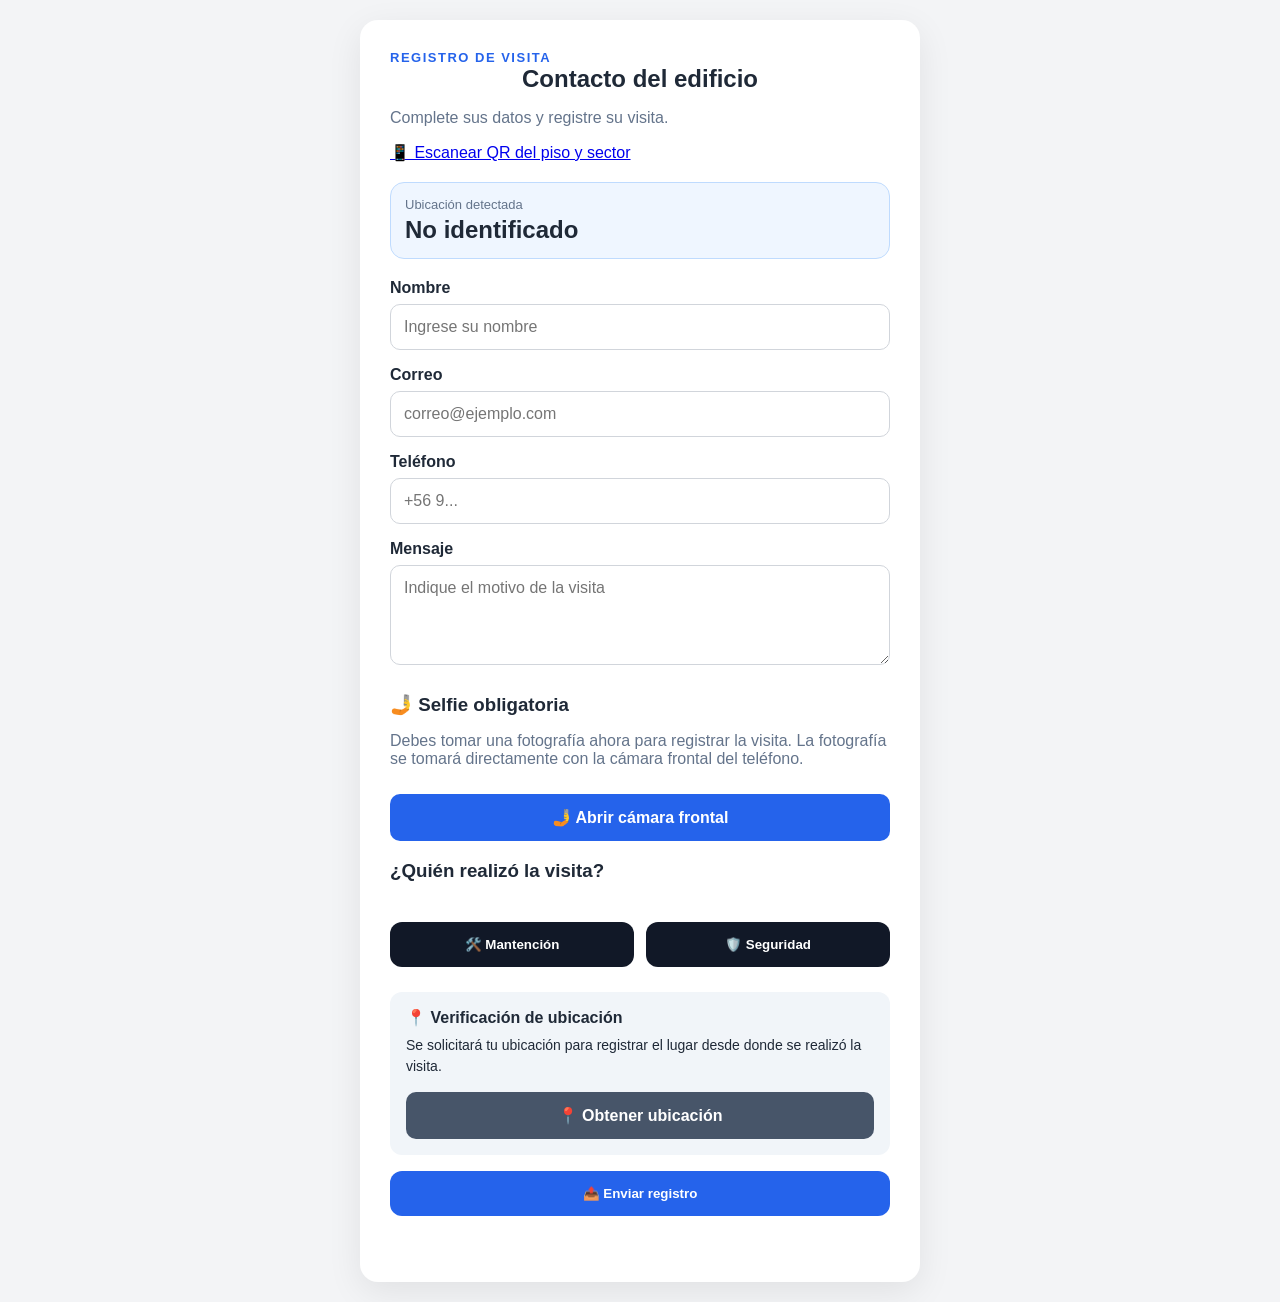
==== index.html @ 4be33ea3 "Actualiza registro de visitas y correo" ====
<!DOCTYPE html>
<html lang="es">

<head>

    <meta charset="UTF-8">

    <meta
        name="viewport"
        content="width=device-width, initial-scale=1.0"
    >

    <meta
        name="description"
        content="Registro de visitas del edificio"
    >

    <title>Registro de visita</title>

    <link
        rel="stylesheet"
        href="./css/styles.css"
    >

</head>


<body>


<main class="container">

    <section class="card">


        <!-- ==========================================
             ENCABEZADO
        =========================================== -->

        <div class="brand">
            REGISTRO DE VISITA
        </div>


        <h1>
            Contacto del edificio
        </h1>


        <p class="subtitle">
            Complete sus datos y registre su visita.
        </p>


        <!-- ==========================================
             BOTÓN ESCANEAR QR
        =========================================== -->

        <a
            href="./escanear-qr.html"
            class="scanner-button"
        >
            📱 Escanear QR del piso y sector
        </a>


        <!-- ==========================================
             UBICACIÓN DETECTADA
        =========================================== -->

        <div class="floor-box">

            <span>
                Ubicación detectada
            </span>

            <strong id="pisoLabel">
                Cargando...
            </strong>

        </div>


        <!-- ==========================================
             FORMULARIO
        =========================================== -->

        <form id="visitForm">


            <!-- ======================================
                 NOMBRE
            ======================================= -->

            <label for="nombre">
                Nombre
            </label>

            <input
                id="nombre"
                type="text"
                required
                autocomplete="name"
                placeholder="Ingrese su nombre"
            >


            <!-- ======================================
                 CORREO
            ======================================= -->

            <label for="correo">
                Correo
            </label>

            <input
                id="correo"
                type="email"
                required
                autocomplete="email"
                placeholder="correo@ejemplo.com"
            >


            <!-- ======================================
                 TELÉFONO
            ======================================= -->

            <label for="telefono">
                Teléfono
            </label>

            <input
                id="telefono"
                type="tel"
                autocomplete="tel"
                placeholder="+56 9..."
            >


            <!-- ======================================
                 MENSAJE
            ======================================= -->

            <label for="mensaje">
                Mensaje
            </label>

            <textarea
                id="mensaje"
                rows="4"
                required
                placeholder="Indique el motivo de la visita"
            ></textarea>


            <!-- ==========================================
                 CÁMARA / SELFIE
            =========================================== -->

            <div class="camera-section">


                <h3>
                    🤳 Selfie obligatoria
                </h3>


                <p class="hint">

                    Debes tomar una fotografía ahora para
                    registrar la visita.

                    La fotografía se tomará directamente
                    con la cámara frontal del teléfono.

                </p>


                <!-- ABRIR CÁMARA -->

                <button
                    type="button"
                    id="openCameraBtn"
                    class="camera-button"
                >
                    🤳 Abrir cámara frontal
                </button>


                <!-- CONTENEDOR DE CÁMARA -->

                <div
                    id="cameraContainer"
                    class="camera-container hidden"
                >


                    <video
                        id="camera"
                        autoplay
                        playsinline
                    ></video>


                    <button
                        type="button"
                        id="takePhotoBtn"
                        class="take-photo-button"
                    >
                        📸 Tomar selfie
                    </button>


                </div>


                <!-- CANVAS OCULTO -->

                <canvas
                    id="canvas"
                    class="hidden"
                ></canvas>


                <!-- PREVISUALIZACIÓN -->

                <div
                    id="previewWrap"
                    class="preview hidden"
                >


                    <p class="photo-ok">
                        ✅ Selfie capturada correctamente
                    </p>


                    <img
                        id="preview"
                        alt="Selfie capturada"
                    >


                    <button
                        type="button"
                        id="retakePhotoBtn"
                        class="retake-button"
                    >
                        🔄 Tomar otra selfie
                    </button>


                </div>


            </div>


            <!-- ==========================================
                 TIPO DE VISITA
            =========================================== -->

            <h3>
                ¿Quién realizó la visita?
            </h3>


            <div class="staff-grid">


                <button
                    type="button"
                    class="staff"
                    data-tipo="Mantención"
                >
                    🛠️ Mantención
                </button>


                <button
                    type="button"
                    class="staff"
                    data-tipo="Seguridad"
                >
                    🛡️ Seguridad
                </button>


            </div>


            <!-- ==========================================
                 UBICACIÓN GPS
            =========================================== -->

            <div class="location-box">


                <strong>
                    📍 Verificación de ubicación
                </strong>


                <p id="locationStatus">

                    Se solicitará tu ubicación para
                    registrar el lugar desde donde se
                    realizó la visita.

                </p>


                <button
                    type="button"
                    id="locationBtn"
                    class="location-button"
                >
                    📍 Obtener ubicación
                </button>


            </div>


            <!-- ==========================================
                 CAMPOS OCULTOS
            =========================================== -->


            <input
                type="hidden"
                id="latitud"
                name="latitud"
            >


            <input
                type="hidden"
                id="longitud"
                name="longitud"
            >


            <input
                type="hidden"
                id="accuracy"
                name="accuracy"
            >


            <input
                type="hidden"
                id="tipo"
                name="tipo"
            >


            <!-- ==========================================
                 PISO
            =========================================== -->

            <input
                type="hidden"
                id="piso"
                name="piso"
            >


            <!-- ==========================================
                 SECTOR
            =========================================== -->

            <input
                type="hidden"
                id="sector"
                name="sector"
            >


            <!-- ==========================================
                 BOTÓN ENVIAR
            =========================================== -->

            <button
                id="sendBtn"
                class="send"
                type="submit"
            >
                📤 Enviar registro
            </button>


            <!-- ==========================================
                 ESTADO
            =========================================== -->

            <div
                id="status"
                class="status"
                aria-live="polite"
            ></div>


        </form>


    </section>


</main>


<!-- ==========================================
     JAVASCRIPT
=========================================== -->

<script src="./js/config.js"></script>

<script src="./js/app.js"></script>


</body>

</html>
---- css/styles.css ----
*{box-sizing:border-box}body{margin:0;font-family:Arial,Helvetica,sans-serif;background:#eef2f6;color:#17202a}.container{min-height:100vh;display:flex;align-items:center;justify-content:center;padding:20px}.card{width:min(100%,560px);background:#fff;border-radius:22px;padding:28px;box-shadow:0 12px 35px #0002}.brand{font-size:13px;font-weight:800;letter-spacing:1.5px;color:#2563eb}h1{margin:8px 0}.subtitle,.hint{color:#64748b}.floor-box{background:#eff6ff;border:1px solid #bfdbfe;border-radius:14px;padding:14px;margin:20px 0}.floor-box span{display:block;font-size:13px;color:#64748b}.floor-box strong{display:block;font-size:24px;margin-top:4px}label{display:block;font-weight:700;margin:15px 0 7px}input,textarea{width:100%;padding:13px;border:1px solid #cbd5e1;border-radius:11px;font:inherit}textarea{resize:vertical}.staff-grid{display:grid;grid-template-columns:1fr 1fr;gap:12px}.staff,.send{border:0;border-radius:12px;padding:15px;font-weight:800;cursor:pointer}.staff{background:#111827;color:#fff}.staff.selected{outline:4px solid #93c5fd}.send{width:100%;margin-top:16px;background:#2563eb;color:#fff}.send:disabled{opacity:.6}.status{min-height:24px;margin-top:15px;font-weight:700}.status.error{color:#b91c1c}.status.loading{color:#2563eb}.preview{margin-top:12px;text-align:center}.preview img{max-width:100%;max-height:280px;border-radius:14px}.hidden{display:none}.success{text-align:center}.check{width:70px;height:70px;border-radius:50%;background:#16a34a;color:#fff;font-size:42px;display:inline-flex;align-items:center;justify-content:center}.link{display:block;text-decoration:none;text-align:center}@media(max-width:520px){.card{padding:21px}.staff-grid{grid-template-columns:1fr}}

* {
  box-sizing: border-box;
}

body {
  margin: 0;
  min-height: 100vh;
  font-family: Arial, Helvetica, sans-serif;
  background: #f3f4f6;
  color: #1f2937;
}

.page {
  width: min(560px, 92%);
  margin: 40px auto;
}

.card {
  background: #fff;
  padding: 30px;
  border-radius: 18px;
  box-shadow: 0 10px 35px rgba(0,0,0,.08);
}

.icon,
.success {
  width: 58px;
  height: 58px;
  display: grid;
  place-items: center;
  border-radius: 50%;
  margin: 0 auto 18px;
  background: #eef2ff;
  font-size: 28px;
}

.success {
  background: #ecfdf5;
  color: #059669;
  font-weight: bold;
}

h1 {
  margin: 0 0 10px;
  text-align: center;
}

.intro {
  text-align: center;
  color: #6b7280;
  line-height: 1.5;
  margin-bottom: 26px;
}

label {
  display: block;
  margin: 16px 0 7px;
  font-weight: 700;
}

label span {
  color: #6b7280;
  font-weight: normal;
}

input,
textarea {
  width: 100%;
  padding: 13px;
  border: 1px solid #d1d5db;
  border-radius: 10px;
  font: inherit;
  outline: none;
}

input:focus,
textarea:focus {
  border-color: #4f46e5;
}

textarea {
  resize: vertical;
}

button,
.button-link {
  width: 100%;
  display: inline-block;
  margin-top: 22px;
  padding: 14px;
  border: 0;
  border-radius: 10px;
  background: #111827;
  color: white;
  text-align: center;
  text-decoration: none;
  font-weight: 700;
  cursor: pointer;
}

button:disabled {
  opacity: .6;
  cursor: wait;
}

.status {
  min-height: 22px;
  margin: 14px 0 0;
  text-align: center;
  line-height: 1.4;
}

.center p {
  text-align: center;
  line-height: 1.5;
  color: #6b7280;
}

.hidden {
  position: absolute;
  left: -9999px;
  opacity: 0;
}

@media (max-width: 500px) {
  .page {
    margin: 15px auto;
  }

  .card {
    padding: 22px;
  }
}
/* ==========================================================
   CÁMARA
========================================================== */

.camera-section {
    margin-top: 25px;
}

.camera-section h3 {
    margin-bottom: 8px;
}

.camera-container {
    margin-top: 15px;
    width: 100%;
    text-align: center;
}

.camera-container video {
    width: 100%;
    max-width: 600px;
    border-radius: 14px;
    display: block;
    margin: 0 auto 15px;
    background: #000;
}

.camera-button,
.take-photo-button,
.retake-button,
.location-button {
    width: 100%;
    border: none;
    border-radius: 10px;
    padding: 14px;
    font-size: 16px;
    cursor: pointer;
    margin-top: 10px;
}

.camera-button {
    background: #2563eb;
    color: white;
}

.take-photo-button {
    background: #16a34a;
    color: white;
}

.retake-button {
    background: #64748b;
    color: white;
}

.location-button {
    background: #475569;
    color: white;
}

.camera-button:disabled,
.take-photo-button:disabled,
.retake-button:disabled,
.location-button:disabled,
.send:disabled {
    opacity: 0.6;
    cursor: not-allowed;
}


/* ==========================================================
   PREVISUALIZACIÓN
========================================================== */

.preview {
    margin-top: 15px;
    text-align: center;
}

.preview img {
    width: 100%;
    max-width: 600px;
    border-radius: 14px;
    display: block;
    margin: 10px auto;
}

.photo-ok {
    color: #15803d;
    font-weight: bold;
}


/* ==========================================================
   UBICACIÓN
========================================================== */

.location-box {
    margin-top: 25px;
    padding: 16px;
    border-radius: 12px;
    background: #f1f5f9;
}

.location-box strong {
    display: block;
    margin-bottom: 8px;
}

.location-box p {
    margin: 5px 0;
    font-size: 14px;
    line-height: 1.5;
}


/* ==========================================================
   ESTADOS
========================================================== */

.hidden {
    display: none !important;
}

.staff.selected {
    transform: scale(1.02);
    outline: 3px solid #2563eb;
}
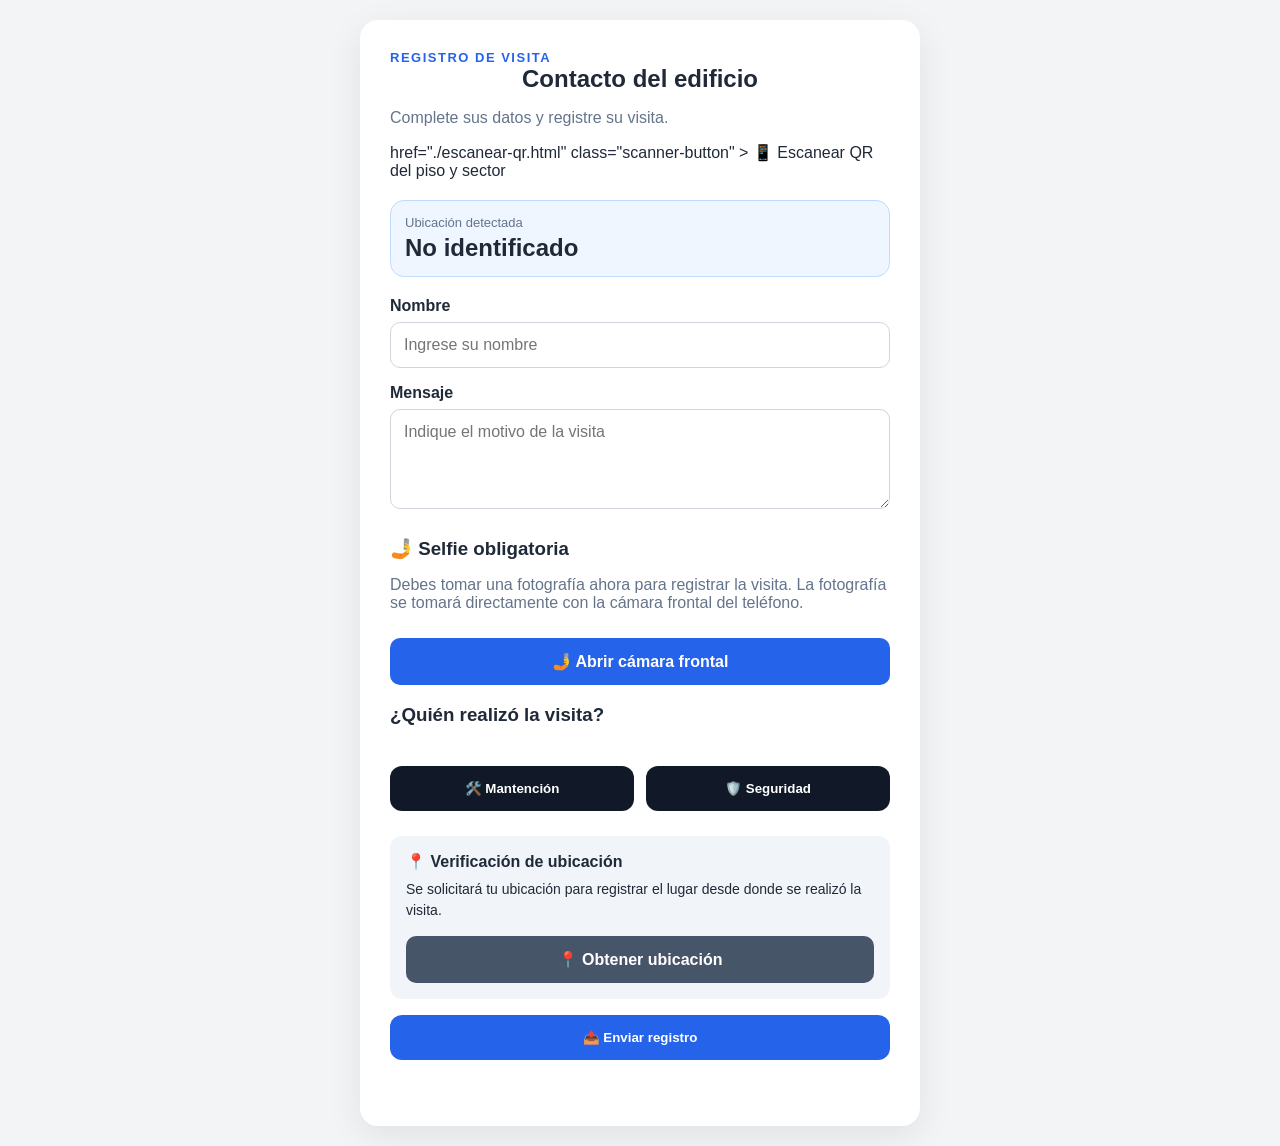
==== commit b7943b9f: "Quitar campos de correo y telefono del formulario" ====
--- a/index.html
+++ b/index.html
@@ -56,7 +56,7 @@
              BOTÓN ESCANEAR QR
         =========================================== -->
 
-        <a
+        
             href="./escanear-qr.html"
             class="scanner-button"
         >
@@ -102,39 +102,6 @@
                 required
                 autocomplete="name"
                 placeholder="Ingrese su nombre"
-            >
-
-
-            <!-- ======================================
-                 CORREO
-            ======================================= -->
-
-            <label for="correo">
-                Correo
-            </label>
-
-            <input
-                id="correo"
-                type="email"
-                required
-                autocomplete="email"
-                placeholder="correo@ejemplo.com"
-            >
-
-
-            <!-- ======================================
-                 TELÉFONO
-            ======================================= -->
-
-            <label for="telefono">
-                Teléfono
-            </label>
-
-            <input
-                id="telefono"
-                type="tel"
-                autocomplete="tel"
-                placeholder="+56 9..."
             >
 
 
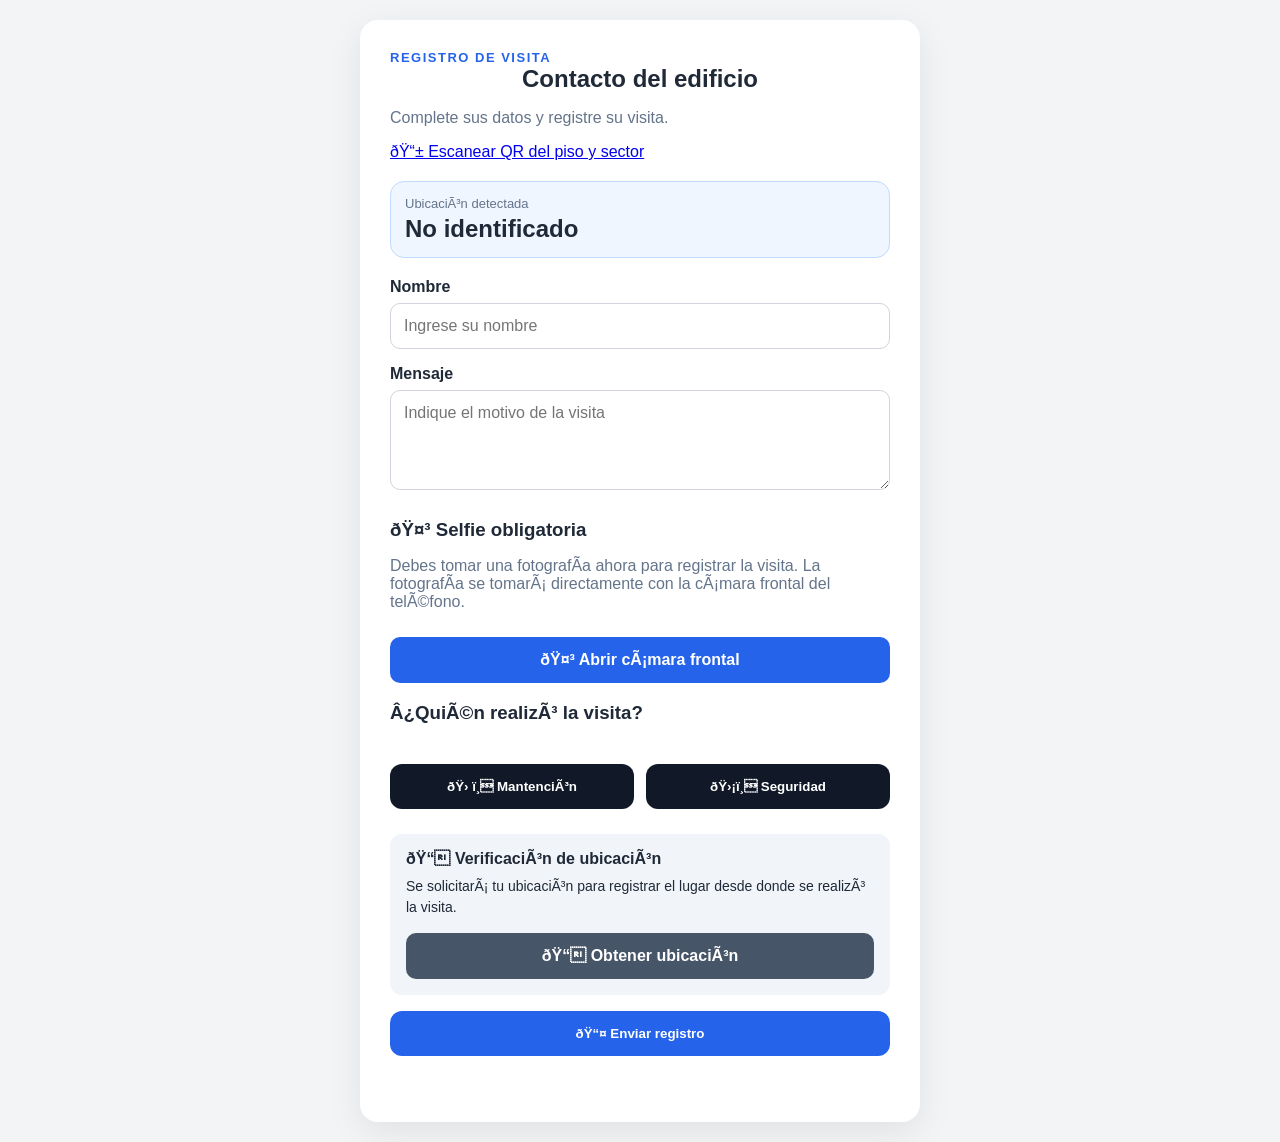
==== commit bb38721b: "Fix: agregar etiqueta <a> faltante en boton escanear QR" ====
--- a/index.html
+++ b/index.html
@@ -1,4 +1,4 @@
-<!DOCTYPE html>
+﻿<!DOCTYPE html>
 <html lang="es">
 
 <head>
@@ -53,25 +53,25 @@
 
 
         <!-- ==========================================
-             BOTÓN ESCANEAR QR
+             BOTON ESCANEAR QR
         =========================================== -->
 
-        
+        <a
             href="./escanear-qr.html"
             class="scanner-button"
         >
-            📱 Escanear QR del piso y sector
+            ðŸ“± Escanear QR del piso y sector
         </a>
 
 
         <!-- ==========================================
-             UBICACIÓN DETECTADA
+             UBICACIÃ“N DETECTADA
         =========================================== -->
 
         <div class="floor-box">
 
             <span>
-                Ubicación detectada
+                UbicaciÃ³n detectada
             </span>
 
             <strong id="pisoLabel">
@@ -122,40 +122,40 @@
 
 
             <!-- ==========================================
-                 CÁMARA / SELFIE
+                 CÃMARA / SELFIE
             =========================================== -->
 
             <div class="camera-section">
 
 
                 <h3>
-                    🤳 Selfie obligatoria
+                    ðŸ¤³ Selfie obligatoria
                 </h3>
 
 
                 <p class="hint">
 
-                    Debes tomar una fotografía ahora para
+                    Debes tomar una fotografÃ­a ahora para
                     registrar la visita.
 
-                    La fotografía se tomará directamente
-                    con la cámara frontal del teléfono.
+                    La fotografÃ­a se tomarÃ¡ directamente
+                    con la cÃ¡mara frontal del telÃ©fono.
 
                 </p>
 
 
-                <!-- ABRIR CÁMARA -->
+                <!-- ABRIR CÃMARA -->
 
                 <button
                     type="button"
                     id="openCameraBtn"
                     class="camera-button"
                 >
-                    🤳 Abrir cámara frontal
+                    ðŸ¤³ Abrir cÃ¡mara frontal
                 </button>
 
 
-                <!-- CONTENEDOR DE CÁMARA -->
+                <!-- CONTENEDOR DE CÃMARA -->
 
                 <div
                     id="cameraContainer"
@@ -175,7 +175,7 @@
                         id="takePhotoBtn"
                         class="take-photo-button"
                     >
-                        📸 Tomar selfie
+                        ðŸ“¸ Tomar selfie
                     </button>
 
 
@@ -190,7 +190,7 @@
                 ></canvas>
 
 
-                <!-- PREVISUALIZACIÓN -->
+                <!-- PREVISUALIZACIÃ“N -->
 
                 <div
                     id="previewWrap"
@@ -199,7 +199,7 @@
 
 
                     <p class="photo-ok">
-                        ✅ Selfie capturada correctamente
+                        âœ… Selfie capturada correctamente
                     </p>
 
 
@@ -214,7 +214,7 @@
                         id="retakePhotoBtn"
                         class="retake-button"
                     >
-                        🔄 Tomar otra selfie
+                        ðŸ”„ Tomar otra selfie
                     </button>
 
 
@@ -229,7 +229,7 @@
             =========================================== -->
 
             <h3>
-                ¿Quién realizó la visita?
+                Â¿QuiÃ©n realizÃ³ la visita?
             </h3>
 
 
@@ -239,9 +239,9 @@
                 <button
                     type="button"
                     class="staff"
-                    data-tipo="Mantención"
-                >
-                    🛠️ Mantención
+                    data-tipo="MantenciÃ³n"
+                >
+                    ðŸ› ï¸ MantenciÃ³n
                 </button>
 
 
@@ -250,7 +250,7 @@
                     class="staff"
                     data-tipo="Seguridad"
                 >
-                    🛡️ Seguridad
+                    ðŸ›¡ï¸ Seguridad
                 </button>
 
 
@@ -258,22 +258,22 @@
 
 
             <!-- ==========================================
-                 UBICACIÓN GPS
+                 UBICACIÃ“N GPS
             =========================================== -->
 
             <div class="location-box">
 
 
                 <strong>
-                    📍 Verificación de ubicación
+                    ðŸ“ VerificaciÃ³n de ubicaciÃ³n
                 </strong>
 
 
                 <p id="locationStatus">
 
-                    Se solicitará tu ubicación para
+                    Se solicitarÃ¡ tu ubicaciÃ³n para
                     registrar el lugar desde donde se
-                    realizó la visita.
+                    realizÃ³ la visita.
 
                 </p>
 
@@ -283,7 +283,7 @@
                     id="locationBtn"
                     class="location-button"
                 >
-                    📍 Obtener ubicación
+                    ðŸ“ Obtener ubicaciÃ³n
                 </button>
 
 
@@ -346,7 +346,7 @@
 
 
             <!-- ==========================================
-                 BOTÓN ENVIAR
+                 BOTÃ“N ENVIAR
             =========================================== -->
 
             <button
@@ -354,7 +354,7 @@
                 class="send"
                 type="submit"
             >
-                📤 Enviar registro
+                ðŸ“¤ Enviar registro
             </button>
 
 
@@ -389,4 +389,5 @@
 
 </body>
 
-</html>+</html>
+
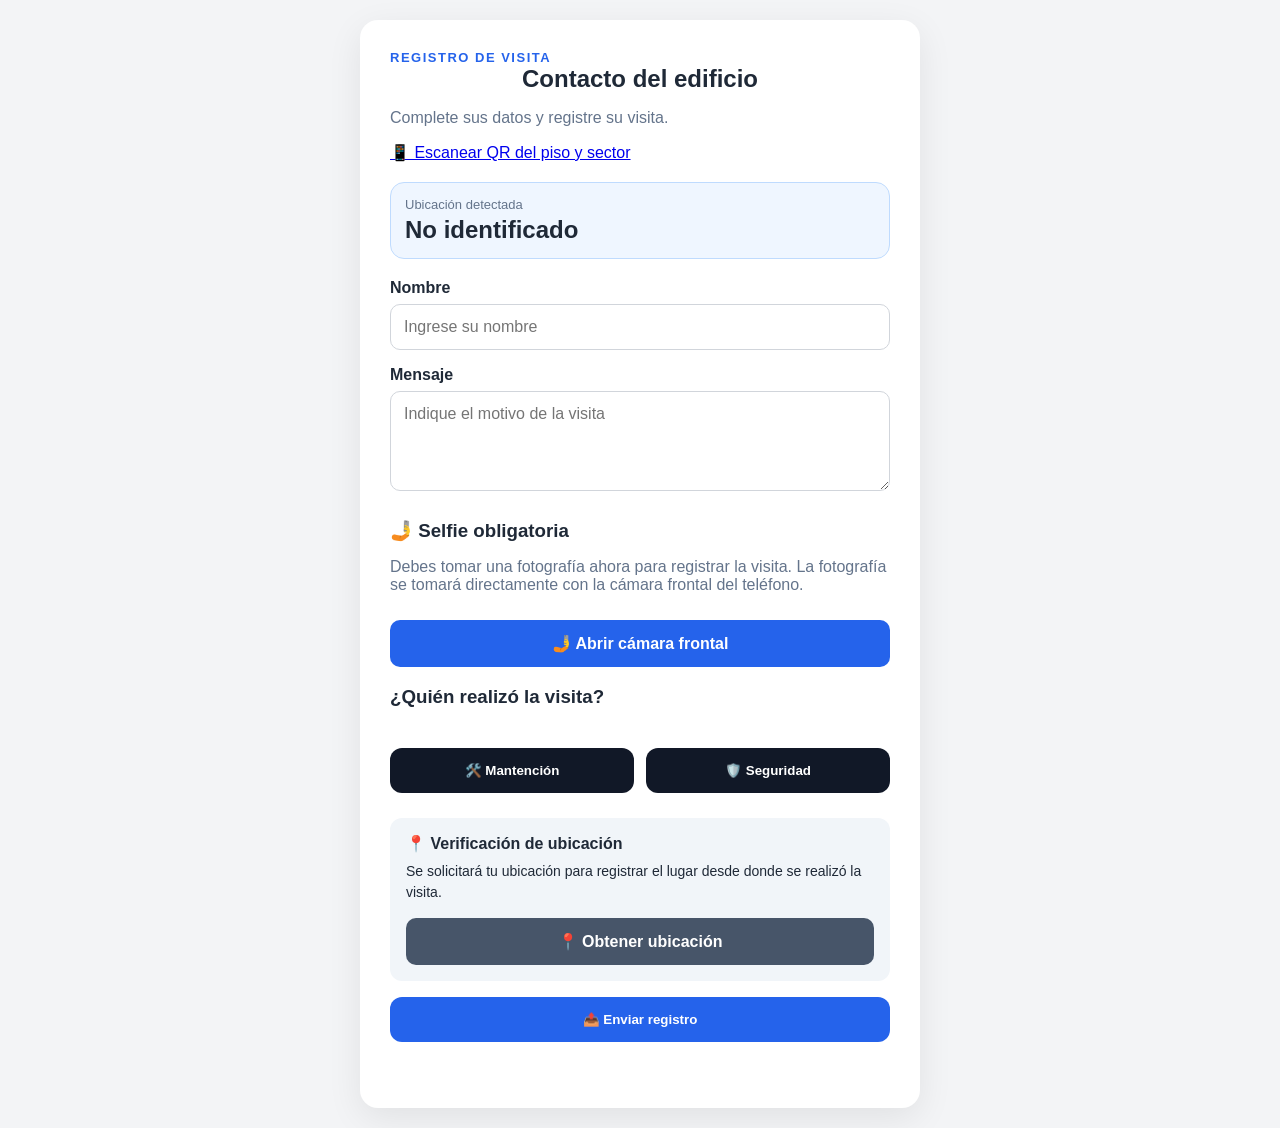
==== commit 33625637: "Fix: agregar etiqueta <a> faltante en boton escanear QR" ====
--- a/index.html
+++ b/index.html
@@ -1,4 +1,4 @@
-﻿<!DOCTYPE html>
+<!DOCTYPE html>
 <html lang="es">
 
 <head>
@@ -60,18 +60,18 @@
             href="./escanear-qr.html"
             class="scanner-button"
         >
-            ðŸ“± Escanear QR del piso y sector
+            📱 Escanear QR del piso y sector
         </a>
 
 
         <!-- ==========================================
-             UBICACIÃ“N DETECTADA
+             UBICACIÓN DETECTADA
         =========================================== -->
 
         <div class="floor-box">
 
             <span>
-                UbicaciÃ³n detectada
+                Ubicación detectada
             </span>
 
             <strong id="pisoLabel">
@@ -122,40 +122,40 @@
 
 
             <!-- ==========================================
-                 CÃMARA / SELFIE
+                 CÁMARA / SELFIE
             =========================================== -->
 
             <div class="camera-section">
 
 
                 <h3>
-                    ðŸ¤³ Selfie obligatoria
+                    🤳 Selfie obligatoria
                 </h3>
 
 
                 <p class="hint">
 
-                    Debes tomar una fotografÃ­a ahora para
+                    Debes tomar una fotografía ahora para
                     registrar la visita.
 
-                    La fotografÃ­a se tomarÃ¡ directamente
-                    con la cÃ¡mara frontal del telÃ©fono.
+                    La fotografía se tomará directamente
+                    con la cámara frontal del teléfono.
 
                 </p>
 
 
-                <!-- ABRIR CÃMARA -->
+                <!-- ABRIR CÁMARA -->
 
                 <button
                     type="button"
                     id="openCameraBtn"
                     class="camera-button"
                 >
-                    ðŸ¤³ Abrir cÃ¡mara frontal
+                    🤳 Abrir cámara frontal
                 </button>
 
 
-                <!-- CONTENEDOR DE CÃMARA -->
+                <!-- CONTENEDOR DE CÁMARA -->
 
                 <div
                     id="cameraContainer"
@@ -175,7 +175,7 @@
                         id="takePhotoBtn"
                         class="take-photo-button"
                     >
-                        ðŸ“¸ Tomar selfie
+                        📸 Tomar selfie
                     </button>
 
 
@@ -190,7 +190,7 @@
                 ></canvas>
 
 
-                <!-- PREVISUALIZACIÃ“N -->
+                <!-- PREVISUALIZACIÓN -->
 
                 <div
                     id="previewWrap"
@@ -199,7 +199,7 @@
 
 
                     <p class="photo-ok">
-                        âœ… Selfie capturada correctamente
+                        ✅ Selfie capturada correctamente
                     </p>
 
 
@@ -214,7 +214,7 @@
                         id="retakePhotoBtn"
                         class="retake-button"
                     >
-                        ðŸ”„ Tomar otra selfie
+                        🔄 Tomar otra selfie
                     </button>
 
 
@@ -229,7 +229,7 @@
             =========================================== -->
 
             <h3>
-                Â¿QuiÃ©n realizÃ³ la visita?
+                ¿Quién realizó la visita?
             </h3>
 
 
@@ -239,9 +239,9 @@
                 <button
                     type="button"
                     class="staff"
-                    data-tipo="MantenciÃ³n"
-                >
-                    ðŸ› ï¸ MantenciÃ³n
+                    data-tipo="Mantención"
+                >
+                    🛠️ Mantención
                 </button>
 
 
@@ -250,7 +250,7 @@
                     class="staff"
                     data-tipo="Seguridad"
                 >
-                    ðŸ›¡ï¸ Seguridad
+                    🛡️ Seguridad
                 </button>
 
 
@@ -258,22 +258,22 @@
 
 
             <!-- ==========================================
-                 UBICACIÃ“N GPS
+                 UBICACIÓN GPS
             =========================================== -->
 
             <div class="location-box">
 
 
                 <strong>
-                    ðŸ“ VerificaciÃ³n de ubicaciÃ³n
+                    📍 Verificación de ubicación
                 </strong>
 
 
                 <p id="locationStatus">
 
-                    Se solicitarÃ¡ tu ubicaciÃ³n para
+                    Se solicitará tu ubicación para
                     registrar el lugar desde donde se
-                    realizÃ³ la visita.
+                    realizó la visita.
 
                 </p>
 
@@ -283,7 +283,7 @@
                     id="locationBtn"
                     class="location-button"
                 >
-                    ðŸ“ Obtener ubicaciÃ³n
+                    📍 Obtener ubicación
                 </button>
 
 
@@ -346,7 +346,7 @@
 
 
             <!-- ==========================================
-                 BOTÃ“N ENVIAR
+                 BOTÓN ENVIAR
             =========================================== -->
 
             <button
@@ -354,7 +354,7 @@
                 class="send"
                 type="submit"
             >
-                ðŸ“¤ Enviar registro
+                📤 Enviar registro
             </button>
 
 
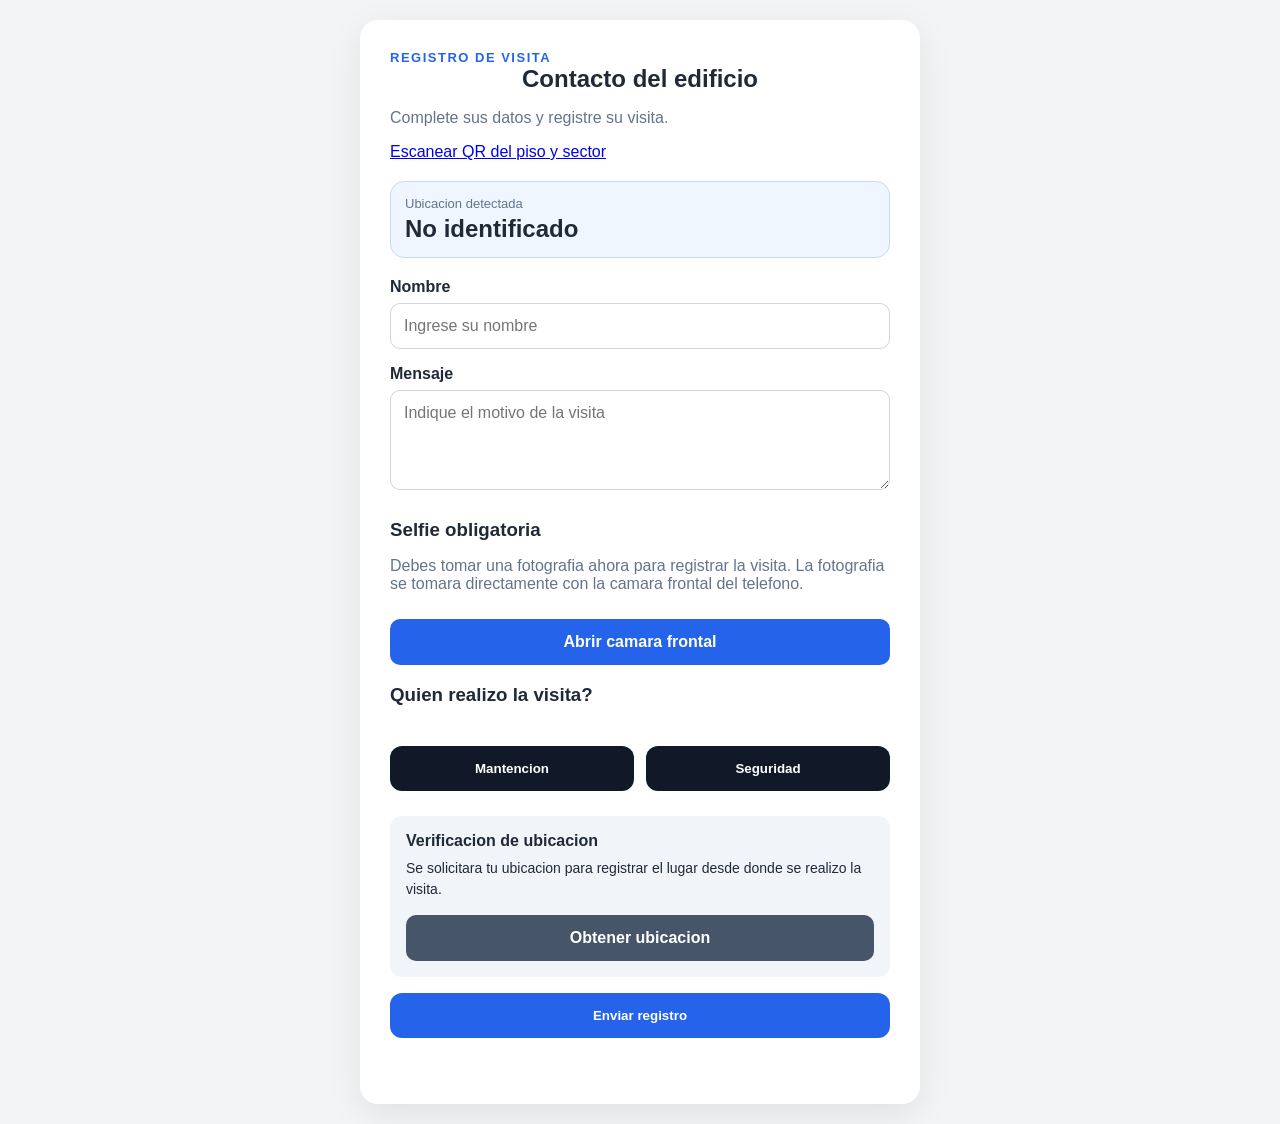
==== commit 592bbc35: "Fix: corregir codificacion y etiqueta a del boton escanear QR" ====
--- a/index.html
+++ b/index.html
@@ -1,4 +1,4 @@
-<!DOCTYPE html>
+﻿<!DOCTYPE html>
 <html lang="es">
 
 <head>
@@ -33,10 +33,6 @@
     <section class="card">
 
 
-        <!-- ==========================================
-             ENCABEZADO
-        =========================================== -->
-
         <div class="brand">
             REGISTRO DE VISITA
         </div>
@@ -52,26 +48,13 @@
         </p>
 
 
-        <!-- ==========================================
-             BOTON ESCANEAR QR
-        =========================================== -->
-
-        <a
-            href="./escanear-qr.html"
-            class="scanner-button"
-        >
-            📱 Escanear QR del piso y sector
-        </a>
-
-
-        <!-- ==========================================
-             UBICACIÓN DETECTADA
-        =========================================== -->
+        <a href="./escanear-qr.html" class="scanner-button">Escanear QR del piso y sector</a>
+
 
         <div class="floor-box">
 
             <span>
-                Ubicación detectada
+                Ubicacion detectada
             </span>
 
             <strong id="pisoLabel">
@@ -81,16 +64,8 @@
         </div>
 
 
-        <!-- ==========================================
-             FORMULARIO
-        =========================================== -->
-
         <form id="visitForm">
 
-
-            <!-- ======================================
-                 NOMBRE
-            ======================================= -->
 
             <label for="nombre">
                 Nombre
@@ -104,10 +79,6 @@
                 placeholder="Ingrese su nombre"
             >
 
-
-            <!-- ======================================
-                 MENSAJE
-            ======================================= -->
 
             <label for="mensaje">
                 Mensaje
@@ -121,41 +92,33 @@
             ></textarea>
 
 
-            <!-- ==========================================
-                 CÁMARA / SELFIE
-            =========================================== -->
-
             <div class="camera-section">
 
 
                 <h3>
-                    🤳 Selfie obligatoria
+                    Selfie obligatoria
                 </h3>
 
 
                 <p class="hint">
 
-                    Debes tomar una fotografía ahora para
+                    Debes tomar una fotografia ahora para
                     registrar la visita.
 
-                    La fotografía se tomará directamente
-                    con la cámara frontal del teléfono.
+                    La fotografia se tomara directamente
+                    con la camara frontal del telefono.
 
                 </p>
 
-
-                <!-- ABRIR CÁMARA -->
 
                 <button
                     type="button"
                     id="openCameraBtn"
                     class="camera-button"
                 >
-                    🤳 Abrir cámara frontal
+                    Abrir camara frontal
                 </button>
 
-
-                <!-- CONTENEDOR DE CÁMARA -->
 
                 <div
                     id="cameraContainer"
@@ -175,14 +138,12 @@
                         id="takePhotoBtn"
                         class="take-photo-button"
                     >
-                        📸 Tomar selfie
+                        Tomar selfie
                     </button>
 
 
                 </div>
 
-
-                <!-- CANVAS OCULTO -->
 
                 <canvas
                     id="canvas"
@@ -190,8 +151,6 @@
                 ></canvas>
 
 
-                <!-- PREVISUALIZACIÓN -->
-
                 <div
                     id="previewWrap"
                     class="preview hidden"
@@ -199,7 +158,7 @@
 
 
                     <p class="photo-ok">
-                        ✅ Selfie capturada correctamente
+                        Selfie capturada correctamente
                     </p>
 
 
@@ -214,7 +173,7 @@
                         id="retakePhotoBtn"
                         class="retake-button"
                     >
-                        🔄 Tomar otra selfie
+                        Tomar otra selfie
                     </button>
 
 
@@ -224,12 +183,8 @@
             </div>
 
 
-            <!-- ==========================================
-                 TIPO DE VISITA
-            =========================================== -->
-
             <h3>
-                ¿Quién realizó la visita?
+                Quien realizo la visita?
             </h3>
 
 
@@ -239,9 +194,9 @@
                 <button
                     type="button"
                     class="staff"
-                    data-tipo="Mantención"
-                >
-                    🛠️ Mantención
+                    data-tipo="Mantencion"
+                >
+                    Mantencion
                 </button>
 
 
@@ -250,30 +205,26 @@
                     class="staff"
                     data-tipo="Seguridad"
                 >
-                    🛡️ Seguridad
+                    Seguridad
                 </button>
 
 
             </div>
 
 
-            <!-- ==========================================
-                 UBICACIÓN GPS
-            =========================================== -->
-
             <div class="location-box">
 
 
                 <strong>
-                    📍 Verificación de ubicación
+                    Verificacion de ubicacion
                 </strong>
 
 
                 <p id="locationStatus">
 
-                    Se solicitará tu ubicación para
+                    Se solicitara tu ubicacion para
                     registrar el lugar desde donde se
-                    realizó la visita.
+                    realizo la visita.
 
                 </p>
 
@@ -283,16 +234,11 @@
                     id="locationBtn"
                     class="location-button"
                 >
-                    📍 Obtener ubicación
+                    Obtener ubicacion
                 </button>
 
 
             </div>
-
-
-            <!-- ==========================================
-                 CAMPOS OCULTOS
-            =========================================== -->
 
 
             <input
@@ -323,10 +269,6 @@
             >
 
 
-            <!-- ==========================================
-                 PISO
-            =========================================== -->
-
             <input
                 type="hidden"
                 id="piso"
@@ -334,33 +276,21 @@
             >
 
 
-            <!-- ==========================================
-                 SECTOR
-            =========================================== -->
-
             <input
                 type="hidden"
                 id="sector"
                 name="sector"
             >
 
-
-            <!-- ==========================================
-                 BOTÓN ENVIAR
-            =========================================== -->
 
             <button
                 id="sendBtn"
                 class="send"
                 type="submit"
             >
-                📤 Enviar registro
+                Enviar registro
             </button>
 
-
-            <!-- ==========================================
-                 ESTADO
-            =========================================== -->
 
             <div
                 id="status"
@@ -378,10 +308,6 @@
 </main>
 
 
-<!-- ==========================================
-     JAVASCRIPT
-=========================================== -->
-
 <script src="./js/config.js"></script>
 
 <script src="./js/app.js"></script>
@@ -390,4 +316,3 @@
 </body>
 
 </html>
-
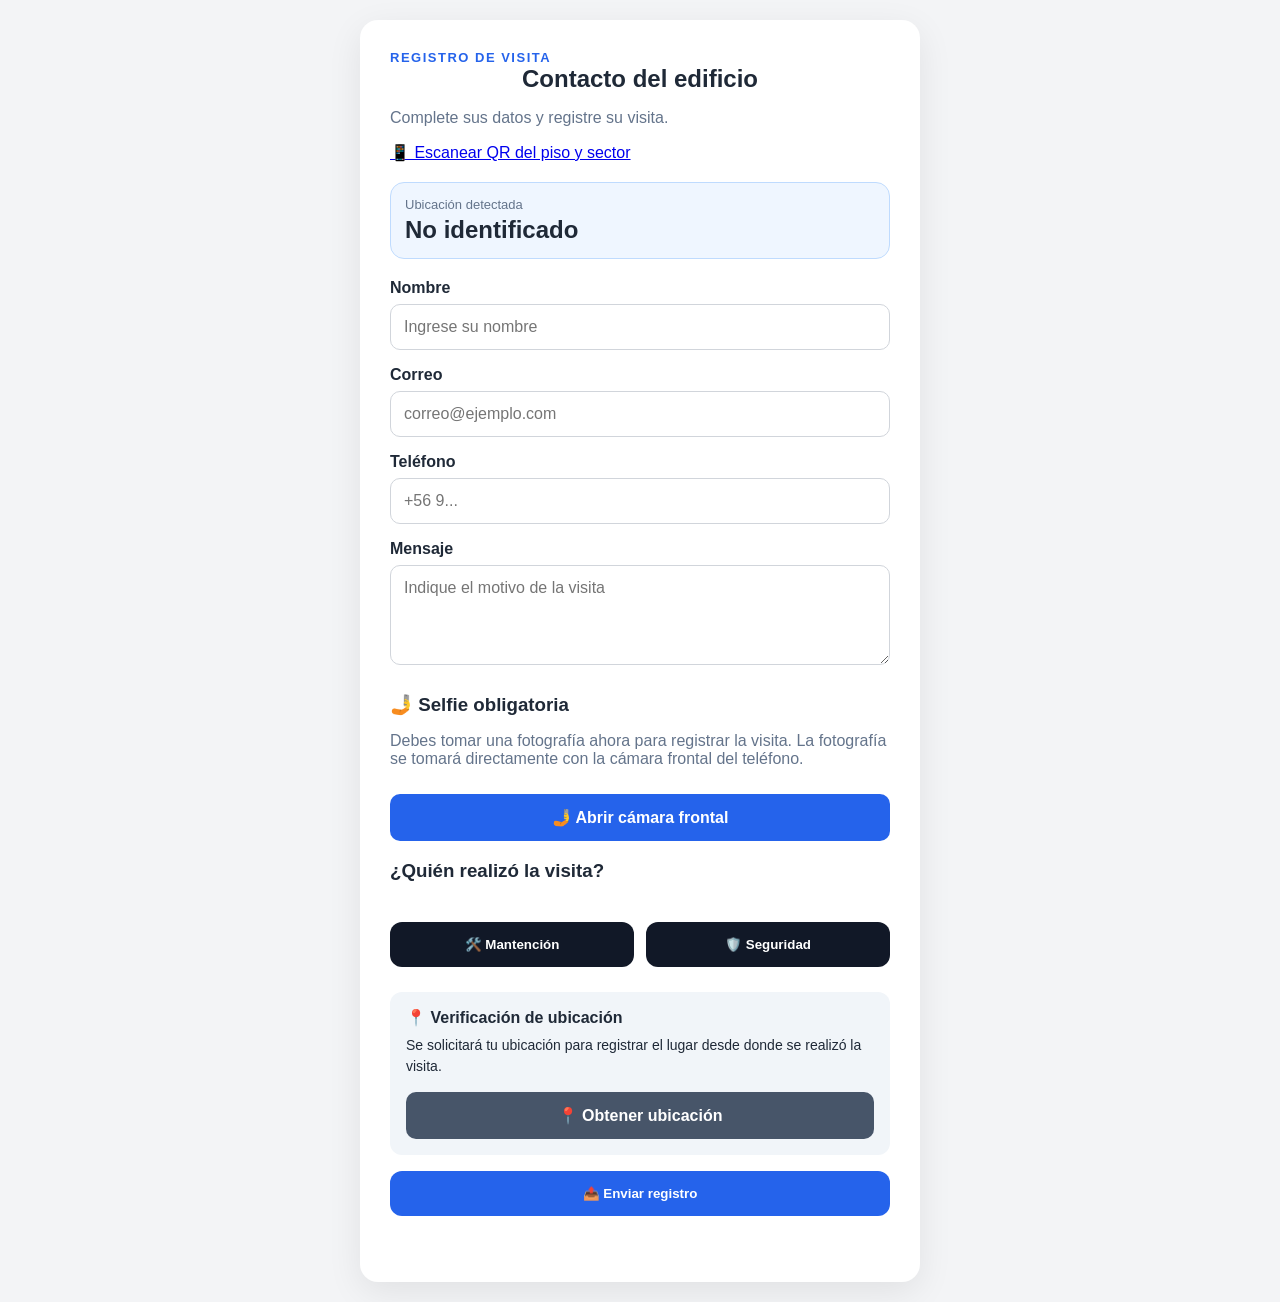
==== commit 808fbe71: "Sincronizar www con proyecto local" ====
--- a/index.html
+++ b/index.html
@@ -1,4 +1,4 @@
-﻿<!DOCTYPE html>
+<!DOCTYPE html>
 <html lang="es">
 
 <head>
@@ -22,6 +22,7 @@
         href="./css/styles.css"
     >
 
+    <link rel="manifest" href="./manifest.webmanifest">
 </head>
 
 
@@ -32,6 +33,10 @@
 
     <section class="card">
 
+
+        <!-- ==========================================
+             ENCABEZADO
+        =========================================== -->
 
         <div class="brand">
             REGISTRO DE VISITA
@@ -48,13 +53,26 @@
         </p>
 
 
-        <a href="./escanear-qr.html" class="scanner-button">Escanear QR del piso y sector</a>
-
+        <!-- ==========================================
+             BOTÓN ESCANEAR QR
+        =========================================== -->
+
+        <a
+            href="./escanear-qr.html"
+            class="scanner-button"
+        >
+            📱 Escanear QR del piso y sector
+        </a>
+
+
+        <!-- ==========================================
+             UBICACIÓN DETECTADA
+        =========================================== -->
 
         <div class="floor-box">
 
             <span>
-                Ubicacion detectada
+                Ubicación detectada
             </span>
 
             <strong id="pisoLabel">
@@ -64,8 +82,16 @@
         </div>
 
 
+        <!-- ==========================================
+             FORMULARIO
+        =========================================== -->
+
         <form id="visitForm">
 
+
+            <!-- ======================================
+                 NOMBRE
+            ======================================= -->
 
             <label for="nombre">
                 Nombre
@@ -79,6 +105,43 @@
                 placeholder="Ingrese su nombre"
             >
 
+
+            <!-- ======================================
+                 CORREO
+            ======================================= -->
+
+            <label for="correo">
+                Correo
+            </label>
+
+            <input
+                id="correo"
+                type="email"
+                required
+                autocomplete="email"
+                placeholder="correo@ejemplo.com"
+            >
+
+
+            <!-- ======================================
+                 TELÉFONO
+            ======================================= -->
+
+            <label for="telefono">
+                Teléfono
+            </label>
+
+            <input
+                id="telefono"
+                type="tel"
+                autocomplete="tel"
+                placeholder="+56 9..."
+            >
+
+
+            <!-- ======================================
+                 MENSAJE
+            ======================================= -->
 
             <label for="mensaje">
                 Mensaje
@@ -92,33 +155,41 @@
             ></textarea>
 
 
+            <!-- ==========================================
+                 CÁMARA / SELFIE
+            =========================================== -->
+
             <div class="camera-section">
 
 
                 <h3>
-                    Selfie obligatoria
+                    🤳 Selfie obligatoria
                 </h3>
 
 
                 <p class="hint">
 
-                    Debes tomar una fotografia ahora para
+                    Debes tomar una fotografía ahora para
                     registrar la visita.
 
-                    La fotografia se tomara directamente
-                    con la camara frontal del telefono.
+                    La fotografía se tomará directamente
+                    con la cámara frontal del teléfono.
 
                 </p>
 
+
+                <!-- ABRIR CÁMARA -->
 
                 <button
                     type="button"
                     id="openCameraBtn"
                     class="camera-button"
                 >
-                    Abrir camara frontal
+                    🤳 Abrir cámara frontal
                 </button>
 
+
+                <!-- CONTENEDOR DE CÁMARA -->
 
                 <div
                     id="cameraContainer"
@@ -138,12 +209,14 @@
                         id="takePhotoBtn"
                         class="take-photo-button"
                     >
-                        Tomar selfie
+                        📸 Tomar selfie
                     </button>
 
 
                 </div>
 
+
+                <!-- CANVAS OCULTO -->
 
                 <canvas
                     id="canvas"
@@ -151,6 +224,8 @@
                 ></canvas>
 
 
+                <!-- PREVISUALIZACIÓN -->
+
                 <div
                     id="previewWrap"
                     class="preview hidden"
@@ -158,7 +233,7 @@
 
 
                     <p class="photo-ok">
-                        Selfie capturada correctamente
+                        ✅ Selfie capturada correctamente
                     </p>
 
 
@@ -173,7 +248,7 @@
                         id="retakePhotoBtn"
                         class="retake-button"
                     >
-                        Tomar otra selfie
+                        🔄 Tomar otra selfie
                     </button>
 
 
@@ -183,8 +258,12 @@
             </div>
 
 
+            <!-- ==========================================
+                 TIPO DE VISITA
+            =========================================== -->
+
             <h3>
-                Quien realizo la visita?
+                ¿Quién realizó la visita?
             </h3>
 
 
@@ -194,9 +273,9 @@
                 <button
                     type="button"
                     class="staff"
-                    data-tipo="Mantencion"
-                >
-                    Mantencion
+                    data-tipo="Mantención"
+                >
+                    🛠️ Mantención
                 </button>
 
 
@@ -205,26 +284,30 @@
                     class="staff"
                     data-tipo="Seguridad"
                 >
-                    Seguridad
+                    🛡️ Seguridad
                 </button>
 
 
             </div>
 
 
+            <!-- ==========================================
+                 UBICACIÓN GPS
+            =========================================== -->
+
             <div class="location-box">
 
 
                 <strong>
-                    Verificacion de ubicacion
+                    📍 Verificación de ubicación
                 </strong>
 
 
                 <p id="locationStatus">
 
-                    Se solicitara tu ubicacion para
+                    Se solicitará tu ubicación para
                     registrar el lugar desde donde se
-                    realizo la visita.
+                    realizó la visita.
 
                 </p>
 
@@ -234,11 +317,16 @@
                     id="locationBtn"
                     class="location-button"
                 >
-                    Obtener ubicacion
+                    📍 Obtener ubicación
                 </button>
 
 
             </div>
+
+
+            <!-- ==========================================
+                 CAMPOS OCULTOS
+            =========================================== -->
 
 
             <input
@@ -269,6 +357,10 @@
             >
 
 
+            <!-- ==========================================
+                 PISO
+            =========================================== -->
+
             <input
                 type="hidden"
                 id="piso"
@@ -276,21 +368,33 @@
             >
 
 
+            <!-- ==========================================
+                 SECTOR
+            =========================================== -->
+
             <input
                 type="hidden"
                 id="sector"
                 name="sector"
             >
 
+
+            <!-- ==========================================
+                 BOTÓN ENVIAR
+            =========================================== -->
 
             <button
                 id="sendBtn"
                 class="send"
                 type="submit"
             >
-                Enviar registro
+                📤 Enviar registro
             </button>
 
+
+            <!-- ==========================================
+                 ESTADO
+            =========================================== -->
 
             <div
                 id="status"
@@ -308,11 +412,16 @@
 </main>
 
 
+<!-- ==========================================
+     JAVASCRIPT
+=========================================== -->
+
 <script src="./js/config.js"></script>
 
 <script src="./js/app.js"></script>
 
 
+    <script src="./js/mobile.js"></script>
 </body>
 
-</html>
+</html>
--- a/css/styles.css
+++ b/css/styles.css
@@ -1,5 +1,5 @@
 
-*{box-sizing:border-box}body{margin:0;font-family:Arial,Helvetica,sans-serif;background:#eef2f6;color:#17202a}.container{min-height:100vh;display:flex;align-items:center;justify-content:center;padding:20px}.card{width:min(100%,560px);background:#fff;border-radius:22px;padding:28px;box-shadow:0 12px 35px #0002}.brand{font-size:13px;font-weight:800;letter-spacing:1.5px;color:#2563eb}h1{margin:8px 0}.subtitle,.hint{color:#64748b}.floor-box{background:#eff6ff;border:1px solid #bfdbfe;border-radius:14px;padding:14px;margin:20px 0}.floor-box span{display:block;font-size:13px;color:#64748b}.floor-box strong{display:block;font-size:24px;margin-top:4px}label{display:block;font-weight:700;margin:15px 0 7px}input,textarea{width:100%;padding:13px;border:1px solid #cbd5e1;border-radius:11px;font:inherit}textarea{resize:vertical}.staff-grid{display:grid;grid-template-columns:1fr 1fr;gap:12px}.staff,.send{border:0;border-radius:12px;padding:15px;font-weight:800;cursor:pointer}.staff{background:#111827;color:#fff}.staff.selected{outline:4px solid #93c5fd}.send{width:100%;margin-top:16px;background:#2563eb;color:#fff}.send:disabled{opacity:.6}.status{min-height:24px;margin-top:15px;font-weight:700}.status.error{color:#b91c1c}.status.loading{color:#2563eb}.preview{margin-top:12px;text-align:center}.preview img{max-width:100%;max-height:280px;border-radius:14px}.hidden{display:none}.success{text-align:center}.check{width:70px;height:70px;border-radius:50%;background:#16a34a;color:#fff;font-size:42px;display:inline-flex;align-items:center;justify-content:center}.link{display:block;text-decoration:none;text-align:center}@media(max-width:520px){.card{padding:21px}.staff-grid{grid-template-columns:1fr}}
+*{box-sizing:border-box}html,body{height:100%}body{margin:0;font-family:Arial,Helvetica,sans-serif;background:#eef2f6;color:#17202a}.container{min-height:100vh;min-height:100dvh;display:flex;align-items:center;justify-content:center;padding:20px}.card{width:min(100%,560px);background:#fff;border-radius:22px;padding:28px;box-shadow:0 12px 35px #0002}.brand{font-size:13px;font-weight:800;letter-spacing:1.5px;color:#2563eb}h1{margin:8px 0}.subtitle,.hint{color:#64748b}.floor-box{background:#eff6ff;border:1px solid #bfdbfe;border-radius:14px;padding:14px;margin:20px 0}.floor-box span{display:block;font-size:13px;color:#64748b}.floor-box strong{display:block;font-size:24px;margin-top:4px}label{display:block;font-weight:700;margin:15px 0 7px}input,textarea{width:100%;padding:13px;border:1px solid #cbd5e1;border-radius:11px;font:inherit}textarea{resize:vertical}.staff-grid{display:grid;grid-template-columns:1fr 1fr;gap:12px}.staff,.send{border:0;border-radius:12px;padding:15px;font-weight:800;cursor:pointer}.staff{background:#111827;color:#fff}.staff.selected{outline:4px solid #93c5fd}.send{width:100%;margin-top:16px;background:#2563eb;color:#fff}.send:disabled{opacity:.6}.status{min-height:24px;margin-top:15px;font-weight:700}.status.error{color:#b91c1c}.status.loading{color:#2563eb}.preview{margin-top:12px;text-align:center}.preview img{max-width:100%;max-height:280px;border-radius:14px}.hidden{display:none}.success{text-align:center}.check{width:70px;height:70px;border-radius:50%;background:#16a34a;color:#fff;font-size:42px;display:inline-flex;align-items:center;justify-content:center}.link{display:block;text-decoration:none;text-align:center}@media(max-width:520px){.card{padding:21px}.staff-grid{grid-template-columns:1fr}}
 
 * {
   box-sizing: border-box;
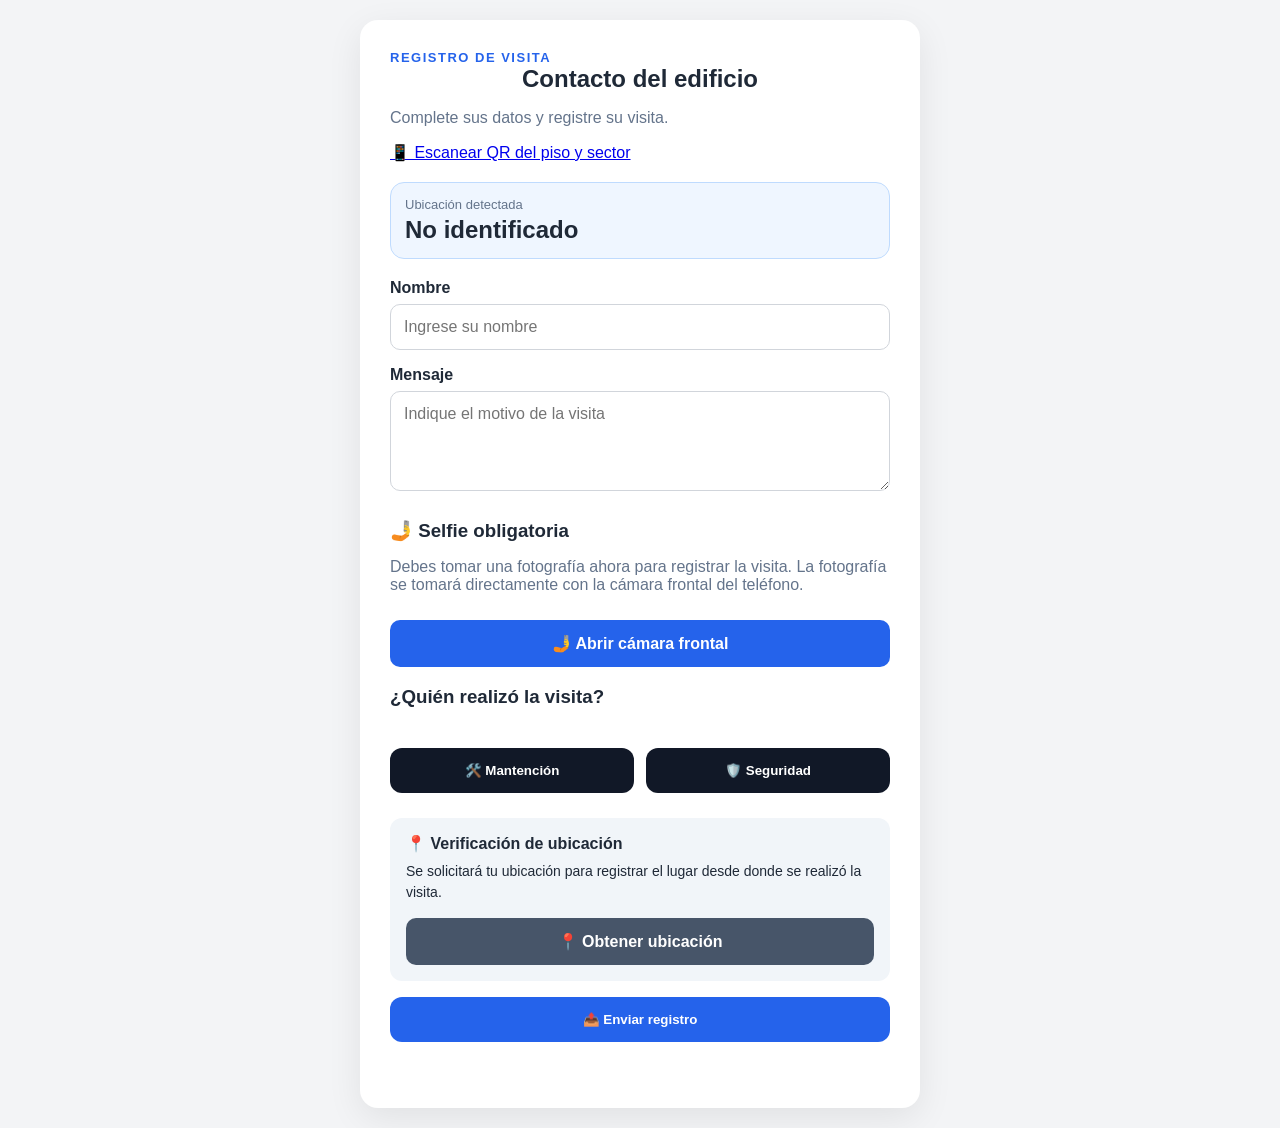
==== commit 348f2592: "Quitar campos de correo y telefono" ====
--- a/index.html
+++ b/index.html
@@ -103,39 +103,6 @@
                 required
                 autocomplete="name"
                 placeholder="Ingrese su nombre"
-            >
-
-
-            <!-- ======================================
-                 CORREO
-            ======================================= -->
-
-            <label for="correo">
-                Correo
-            </label>
-
-            <input
-                id="correo"
-                type="email"
-                required
-                autocomplete="email"
-                placeholder="correo@ejemplo.com"
-            >
-
-
-            <!-- ======================================
-                 TELÉFONO
-            ======================================= -->
-
-            <label for="telefono">
-                Teléfono
-            </label>
-
-            <input
-                id="telefono"
-                type="tel"
-                autocomplete="tel"
-                placeholder="+56 9..."
             >
 
 
